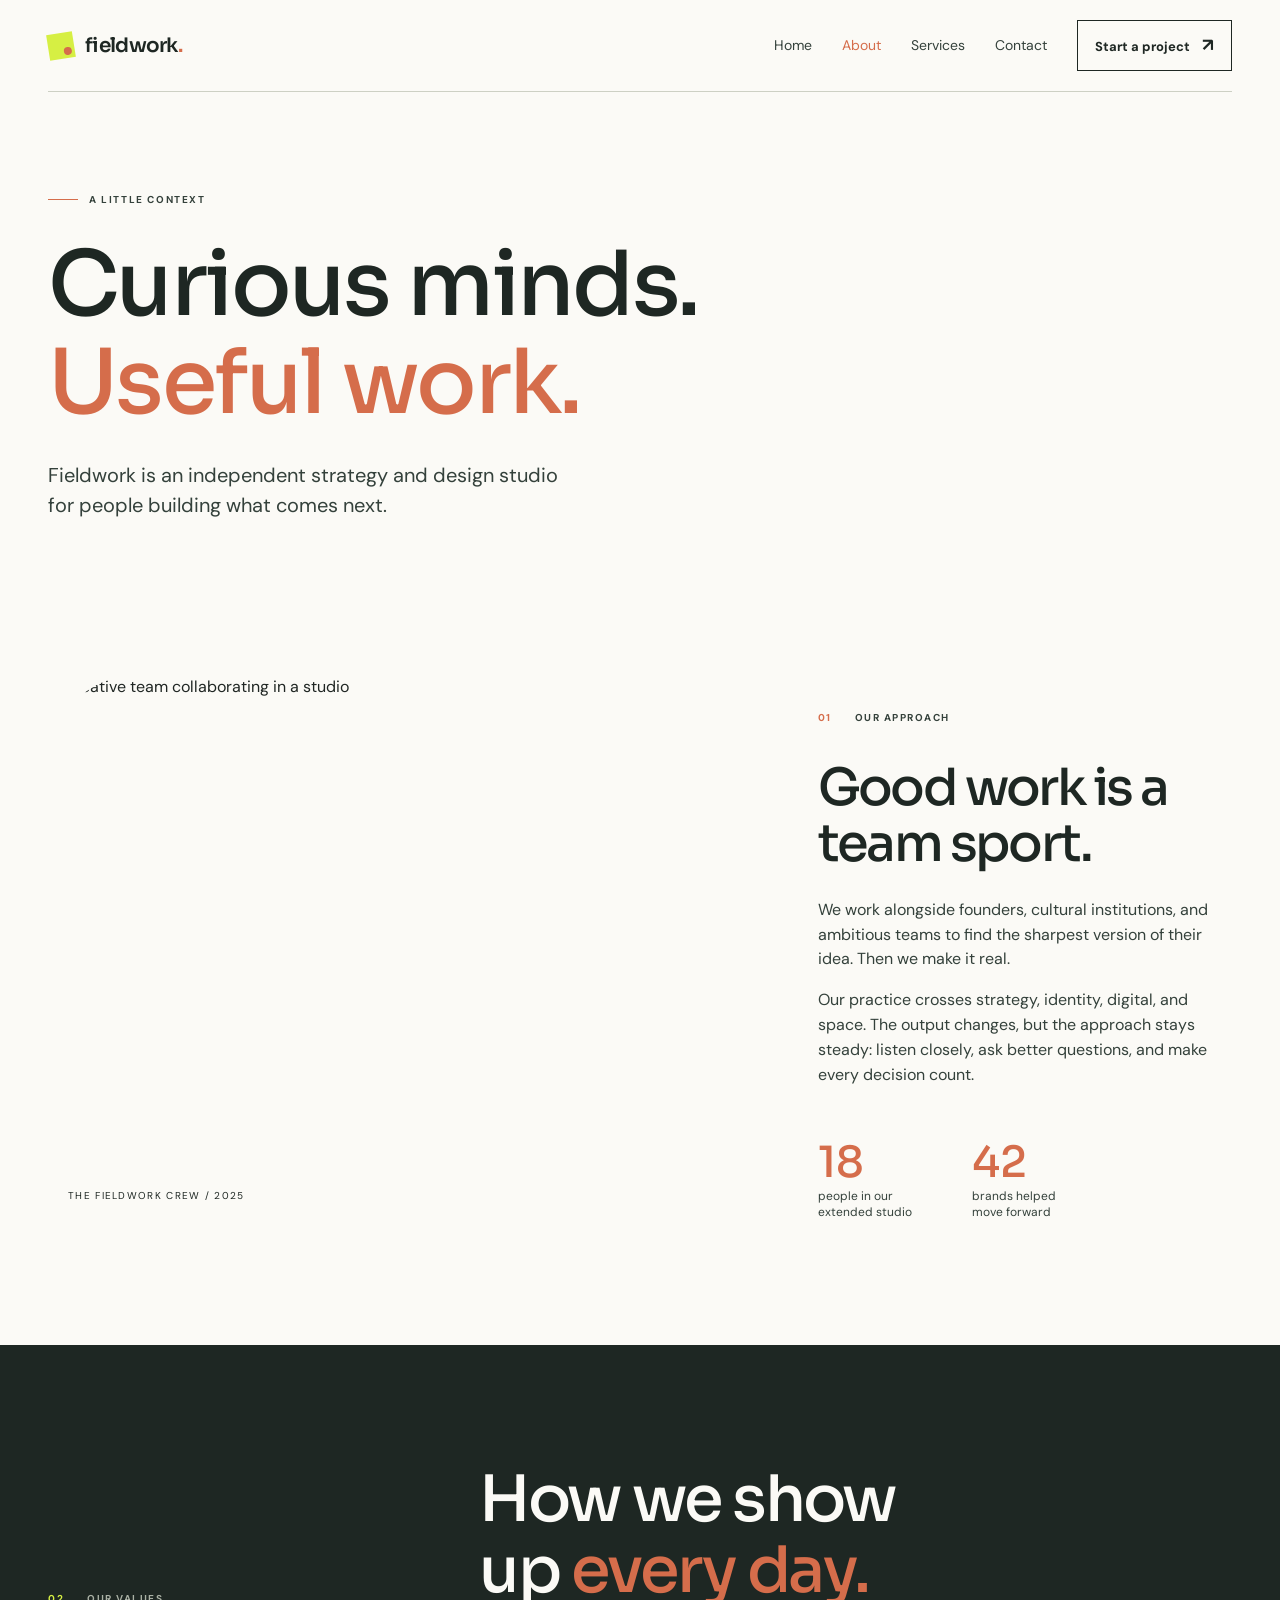
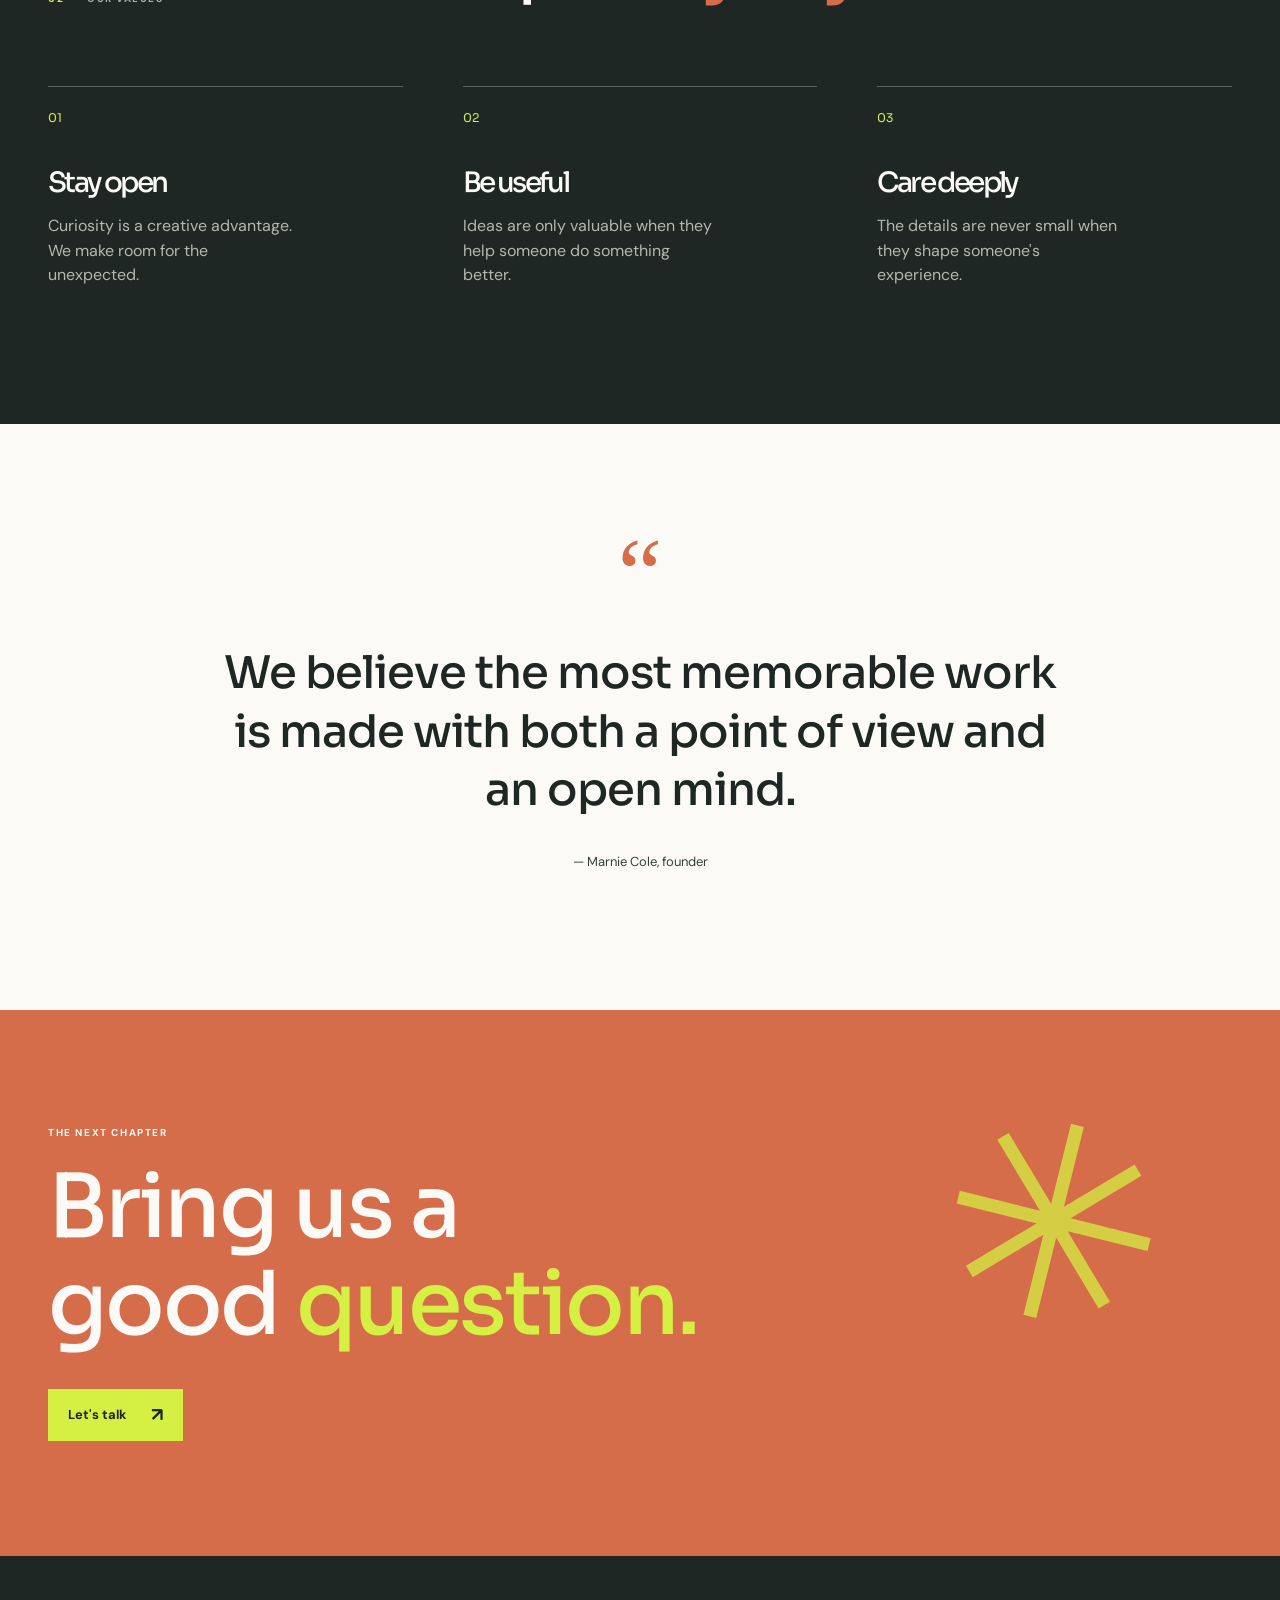
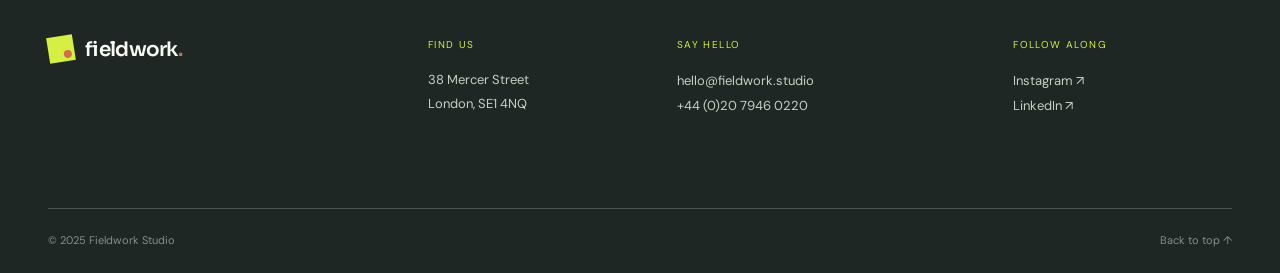
==== about.html @ 7ca1d2e1 "Initial website 2" ====
<!DOCTYPE html>
<html lang="en">
<head><meta charset="UTF-8"><meta name="viewport" content="width=device-width, initial-scale=1.0"><meta name="description" content="Meet Fieldwork, an independent strategy and design studio."><title>About — Fieldwork</title><link rel="preconnect" href="https://fonts.googleapis.com"><link rel="preconnect" href="https://fonts.gstatic.com" crossorigin><link href="https://fonts.googleapis.com/css2?family=DM+Sans:wght@400;500;600;700&family=Sora:wght@400;500;600;700&display=swap" rel="stylesheet"><link rel="stylesheet" href="css/style.css"></head>
<body><header class="site-header" id="top"><nav class="navbar container" aria-label="Primary navigation"><a class="brand" href="index.html"><span class="brand-mark"></span><span>fieldwork<span class="brand-dot">.</span></span></a><button class="menu-toggle" aria-expanded="false" aria-controls="site-menu"><span></span><span></span><span></span><span class="sr-only">Open menu</span></button><div class="nav-menu" id="site-menu"><a class="nav-link" href="index.html">Home</a><a class="nav-link active" href="about.html">About</a><a class="nav-link" href="services.html">Services</a><a class="nav-link" href="contact.html">Contact</a><a class="nav-cta" href="contact.html">Start a project <span>↗</span></a></div></nav></header><main><section class="page-hero container"><p class="eyebrow"><span class="eyebrow-line"></span> A little context</p><h1>Curious minds.<br><em>Useful work.</em></h1><p class="page-lede">Fieldwork is an independent strategy and design studio for people building what comes next.</p></section><section class="about-split section container"><div class="about-photo reveal"><img src="https://images.unsplash.com/photo-1521737711867-e3b97375f902?auto=format&fit=crop&w=1000&q=85" alt="Creative team collaborating in a studio"><span class="image-label">The Fieldwork crew / 2025</span></div><div class="about-text reveal delay-1"><div class="section-kicker"><span>01</span><span>Our approach</span></div><h2>Good work is a team sport.</h2><p>We work alongside founders, cultural institutions, and ambitious teams to find the sharpest version of their idea. Then we make it real.</p><p>Our practice crosses strategy, identity, digital, and space. The output changes, but the approach stays steady: listen closely, ask better questions, and make every decision count.</p><div class="stat-row"><div><strong>18</strong><span>people in our<br>extended studio</span></div><div><strong>42</strong><span>brands helped<br>move forward</span></div></div></div></section><section class="values-section section-dark"><div class="container"><div class="section-heading light"><div class="section-kicker"><span>02</span><span>Our values</span></div><h2>How we show<br>up <em>every day.</em></h2></div><div class="values-grid"><div><span>01</span><h3>Stay open</h3><p>Curiosity is a creative advantage. We make room for the unexpected.</p></div><div><span>02</span><h3>Be useful</h3><p>Ideas are only valuable when they help someone do something better.</p></div><div><span>03</span><h3>Care deeply</h3><p>The details are never small when they shape someone's experience.</p></div></div></div></section><section class="quote-section section container"><p class="quote-mark">“</p><blockquote>We believe the most memorable work is made with both a point of view and an open mind.</blockquote><p class="quote-byline">— Marnie Cole, founder</p></section><section class="cta-band"><div class="container cta-content"><p class="eyebrow">The next chapter</p><h2>Bring us a<br>good <em>question.</em></h2><a class="button button-lime" href="contact.html">Let's talk <span>↗</span></a></div><div class="cta-shape" aria-hidden="true">✳</div></section></main><footer class="site-footer"><div class="container footer-grid"><a class="brand brand-light" href="index.html"><span class="brand-mark"></span><span>fieldwork<span class="brand-dot">.</span></span></a><div><p class="footer-label">Find us</p><p>38 Mercer Street<br>London, SE1 4NQ</p></div><div><p class="footer-label">Say hello</p><a href="mailto:hello@fieldwork.studio">hello@fieldwork.studio</a><br><a href="tel:+442079460220">+44 (0)20 7946 0220</a></div><div><p class="footer-label">Follow along</p><a href="#top">Instagram ↗</a><br><a href="#top">LinkedIn ↗</a></div></div><div class="container footer-bottom"><span>© 2025 Fieldwork Studio</span><a href="#top">Back to top ↑</a></div></footer><button class="scroll-top" aria-label="Scroll to top">↑</button><script src="js/script.js"></script></body></html>
---- css/style.css ----
:root{--ink:#1e2723;--ink-soft:#34413b;--lime:#d6ef43;--coral:#d56d4b;--oat:#f4f1e8;--paper:#fbfaf6;--line:#cdd0c4;--white:#fff;--heading:'Sora',sans-serif;--body:'DM Sans',sans-serif;--max:1240px}*{box-sizing:border-box}html{scroll-behavior:smooth}body{margin:0;color:var(--ink);background:var(--paper);font-family:var(--body);font-size:16px;line-height:1.55;overflow-x:hidden}body.menu-open{overflow:hidden}a{color:inherit;text-decoration:none}img{display:block;max-width:100%}button,input,textarea,select{font:inherit}.container{width:min(calc(100% - 96px),var(--max));margin-inline:auto}.sr-only{position:absolute;width:1px;height:1px;padding:0;margin:-1px;overflow:hidden;clip:rect(0,0,0,0);white-space:nowrap;border:0}.site-header{position:relative;z-index:20;background:var(--paper)}.navbar{height:92px;display:flex;align-items:center;justify-content:space-between;border-bottom:1px solid var(--line)}.brand{display:flex;align-items:center;gap:11px;font:600 20px var(--heading);letter-spacing:-.7px}.brand-mark{width:26px;height:26px;background:var(--lime);display:inline-block;position:relative;transform:rotate(-9deg)}.brand-mark:after{content:'';position:absolute;width:8px;height:8px;background:var(--coral);right:3px;bottom:3px;border-radius:50%}.brand-dot{color:var(--coral)}.nav-menu{display:flex;align-items:center;gap:30px}.nav-link{font-size:14px;color:var(--ink-soft);transition:color .2s ease}.nav-link:hover,.nav-link.active{color:var(--coral)}.nav-cta{padding:11px 17px;border:1px solid var(--ink);font-size:13px;font-weight:700;transition:background .25s,color .25s}.nav-cta span{font-size:18px;margin-left:9px}.nav-cta:hover{background:var(--ink);color:var(--lime)}.menu-toggle{display:none;background:none;border:0;padding:8px}.menu-toggle span:not(.sr-only){display:block;width:25px;height:2px;background:var(--ink);margin:5px}.hero{min-height:650px;display:grid;grid-template-columns:43% 57%;align-items:center;padding-block:75px 110px}.eyebrow{display:flex;align-items:center;gap:11px;text-transform:uppercase;font-size:10px;letter-spacing:1.6px;font-weight:700;color:var(--ink-soft)}.eyebrow-line{display:inline-block;width:30px;height:1px;background:var(--coral)}h1,h2,h3,p{margin-top:0}h1,h2,h3{font-family:var(--heading);letter-spacing:-2.6px;line-height:1.1}h1{font-size:clamp(52px,7vw,92px);font-weight:500;margin:28px 0 27px}h1 em,h2 em{font-style:normal;color:var(--coral)}.hero-intro{font-size:18px;line-height:1.55;max-width:390px;color:var(--ink-soft)}.hero-actions{display:flex;align-items:center;gap:27px;margin-top:38px}.button{display:inline-flex;align-items:center;gap:24px;padding:15px 19px;border:1px solid transparent;font-weight:700;font-size:13px;cursor:pointer;transition:transform .25s,background .25s,color .25s,border .25s}.button span{font-size:19px;line-height:0}.button-dark{background:var(--ink);color:var(--paper)}.button-dark:hover{background:var(--coral);transform:translateY(-3px)}.button-light{border-color:var(--line);color:var(--paper)}.button-light:hover{background:var(--lime);border-color:var(--lime);color:var(--ink)}.button-lime{background:var(--lime);color:var(--ink)}.button-lime:hover{background:var(--paper);transform:translateY(-3px)}.text-link{font-size:13px;font-weight:700;border-bottom:1px solid var(--ink);padding-bottom:5px}.text-link span{font-size:18px;margin-left:10px;transition:margin .2s}.text-link:hover span{margin-left:15px}.hero-visual{height:480px;position:relative;padding-left:10%}.hero-image-wrap{height:435px;position:relative;overflow:hidden;border-radius:0 0 0 42%;background:var(--line)}.hero-image-wrap img{width:100%;height:100%;object-fit:cover;filter:saturate(.7)}.image-label{position:absolute;left:20px;bottom:17px;color:var(--white);font-size:10px;text-transform:uppercase;letter-spacing:1.3px}.hero-stamp{position:absolute;left:-1%;bottom:25px;width:145px;height:145px;border-radius:50%;background:var(--lime);display:flex;flex-direction:column;justify-content:center;padding:25px;font:600 13px/1.25 var(--heading);transform:rotate(-11deg)}.stamp-arrow{font-size:26px;align-self:flex-end;margin-top:6px}.hero-caption{position:absolute;right:-4px;top:42px;writing-mode:vertical-rl;text-transform:uppercase;font-size:10px;letter-spacing:1.2px;color:var(--ink-soft)}.ticker{background:var(--coral);color:var(--paper);overflow:hidden;padding:17px 0}.ticker-track{display:flex;justify-content:space-around;align-items:center;min-width:1000px;animation:marquee 28s linear infinite;font:500 13px var(--heading);text-transform:uppercase;letter-spacing:1.5px}.ticker i{font-style:normal;color:var(--lime);font-size:18px}@keyframes marquee{to{transform:translateX(-25%)}}.section{padding-block:125px}.section-kicker{display:flex;gap:23px;align-items:center;text-transform:uppercase;letter-spacing:1.5px;font-size:10px;font-weight:700;color:var(--ink-soft)}.section-kicker span:first-child{color:var(--coral)}.manifesto-grid{display:grid;grid-template-columns:1fr 1fr;gap:12%;margin-top:65px}.manifesto h2{font-size:clamp(38px,5vw,67px);font-weight:500;margin:0}.manifesto h2 span,.principles h2 span{color:var(--coral)}.manifesto-body{max-width:470px;padding-top:10px}.large-copy{font:500 22px/1.45 var(--heading);letter-spacing:-.7px}.manifesto-body p:not(.large-copy){color:var(--ink-soft);max-width:400px}.round-link{display:flex;width:58px;height:58px;border:1px solid var(--ink);border-radius:50%;align-items:center;justify-content:center;font-size:25px;margin-top:35px;transition:.25s}.round-link:hover{background:var(--coral);border-color:var(--coral);color:var(--paper);transform:rotate(45deg)}.section-dark{background:var(--ink);color:var(--paper)}.services-preview{padding:120px 0}.section-heading{display:grid;grid-template-columns:1fr 1.8fr auto;align-items:end;gap:30px;margin-bottom:68px}.section-heading h2{font-size:clamp(38px,5vw,66px);font-weight:500;margin:0}.light .section-kicker{color:#aab1a5}.light .section-kicker span:first-child{color:var(--lime)}.service-list{border-top:1px solid #4a554e}.service-row{display:grid;grid-template-columns:8% 35% 1fr 5%;align-items:center;padding:25px 0;border-bottom:1px solid #4a554e;transition:padding .25s,background .25s}.service-row:hover{padding-inline:15px;background:#29352f}.service-number{font:13px var(--heading);color:var(--lime)}.service-name{font:500 28px var(--heading);letter-spacing:-1.2px}.service-desc{color:#aab1a5;font-size:14px}.service-arrow{font-size:24px;color:var(--lime)}.feature-story{padding-bottom:110px}.story-layout{display:grid;grid-template-columns:57% 1fr;align-items:center;gap:9%;margin-top:60px}.story-image{position:relative}.story-image img{height:485px;width:100%;object-fit:cover;border-radius:0 100px 0 0;filter:saturate(.75)}.story-image span{position:absolute;left:20px;bottom:18px;color:var(--paper);font-size:10px;text-transform:uppercase;letter-spacing:1.3px}.story-copy h2{font-size:clamp(42px,5vw,70px);font-weight:500;margin:25px 0}.story-copy p:not(.eyebrow){color:var(--ink-soft);max-width:350px}.story-copy .text-link{display:inline-block;margin-top:25px}.principles{display:grid;grid-template-columns:40% 1fr;gap:10%;border-top:1px solid var(--line)}.principles-intro h2{font-size:clamp(37px,4vw,57px);font-weight:500;margin-top:30px}.principles-list{display:grid;grid-template-columns:repeat(3,1fr);gap:25px;padding-top:20px}.principle{border-top:2px solid var(--coral);padding-top:16px}.principle b{font:12px var(--heading);color:var(--coral)}.principle h3{font-size:20px;letter-spacing:-.8px;margin:28px 0 13px}.principle p{font-size:14px;color:var(--ink-soft)}.cta-band{position:relative;overflow:hidden;background:var(--coral);color:var(--paper);padding:115px 0}.cta-content{position:relative;z-index:1}.cta-band .eyebrow{color:var(--paper)}.cta-band .eyebrow-line{background:var(--lime)}.cta-band h2{font-size:clamp(48px,7vw,88px);font-weight:500;margin:20px 0 35px}.cta-band h2 em{color:var(--lime)}.cta-shape{position:absolute;right:9%;top:15%;font-size:270px;line-height:1;color:var(--lime);opacity:.75;transform:rotate(14deg)}.site-footer{background:var(--ink);color:var(--paper);padding:80px 0 24px}.footer-grid{display:grid;grid-template-columns:1.6fr 1fr 1.4fr 1fr;gap:30px;border-bottom:1px solid #4a554e;padding-bottom:80px}.brand-light{color:var(--paper);align-self:start}.footer-grid p,.footer-grid a:not(.brand){font-size:13px;color:#c8cec4;line-height:1.8}.footer-label{font-size:10px!important;text-transform:uppercase;letter-spacing:1.4px;color:var(--lime)!important;margin-bottom:14px}.footer-grid a:not(.brand):hover,.footer-bottom a:hover{color:var(--lime)}.footer-bottom{display:flex;justify-content:space-between;padding-top:23px;color:#849087;font-size:11px}.page-hero{padding-block:100px 100px}.page-hero h1{font-size:clamp(52px,7vw,92px);margin-bottom:27px}.page-lede{font-size:20px;line-height:1.5;max-width:520px;color:var(--ink-soft)}.page-hero-tight{padding-bottom:75px}.about-split{display:grid;grid-template-columns:55% 1fr;gap:10%;padding-top:35px}.about-photo{position:relative}.about-photo img{width:100%;height:520px;object-fit:cover;border-radius:90px 0 0 0;filter:saturate(.7)}.about-photo .image-label{color:var(--ink)}.about-text{padding-top:35px}.about-text h2{font-size:clamp(35px,4vw,54px);font-weight:500;margin:35px 0 25px}.about-text p{color:var(--ink-soft)}.stat-row{display:flex;gap:60px;margin-top:48px}.stat-row strong{display:block;font:500 43px var(--heading);color:var(--coral)}.stat-row span{font-size:12px;line-height:1.3;display:block;color:var(--ink-soft)}.values-section{padding:120px 0}.values-grid{display:grid;grid-template-columns:repeat(3,1fr);gap:60px;margin-top:80px}.values-grid>div{border-top:1px solid #59645c;padding-top:18px}.values-grid span{color:var(--lime);font:12px var(--heading)}.values-grid h3{font-size:28px;font-weight:500;margin:38px 0 15px}.values-grid p{color:#b2b9b0;max-width:250px}.quote-section{text-align:center;max-width:840px}.quote-mark{font:100px/0.5 Georgia,serif;color:var(--coral);margin-bottom:45px}.quote-section blockquote{font:500 clamp(26px,4vw,45px)/1.3 var(--heading);letter-spacing:-1px;margin:0}.quote-byline{color:var(--ink-soft);margin-top:32px;font-size:13px}.capability-section{padding-top:35px}.capability-list{margin-top:60px;display:grid;grid-template-columns:1fr 1fr;gap:20px}.capability{background:#e9e7dd;padding:35px;min-height:320px;display:flex;flex-direction:column;transition:transform .25s}.capability:hover{transform:translateY(-7px)}.capability-accent{background:var(--lime)}.capability-coral{background:var(--coral);color:var(--paper)}.capability-top{display:grid;grid-template-columns:30px 1fr 30px;align-items:start}.capability-top>span:first-child{font:12px var(--heading);color:var(--coral)}.capability-coral .capability-top>span:first-child{color:var(--lime)}.capability h2{font-size:35px;font-weight:500;margin:0}.capability-symbol{font-size:25px;text-align:right}.capability>p{max-width:430px;color:var(--ink-soft);margin:40px 0 25px}.capability-coral>p{color:#f2d8ce}.tags{display:flex;flex-wrap:wrap;gap:7px;margin-top:auto}.tags span{border:1px solid #afb3a7;padding:6px 9px;font-size:11px}.capability-accent .tags span{border-color:#8c9b23}.capability-coral .tags span{border-color:#e9a58d}.image-strip{height:500px;position:relative;overflow:hidden}.image-strip img{width:100%;height:100%;object-fit:cover;filter:saturate(.6)}.image-strip:after{content:'';position:absolute;inset:0;background:rgba(30,39,35,.25)}.image-strip-note{position:absolute;z-index:1;right:9%;bottom:55px;color:var(--paper);font:500 30px/1.2 var(--heading);letter-spacing:-1px}.process{display:grid;grid-template-columns:35% 1fr;gap:10%}.process-intro h2{font-size:clamp(36px,4vw,53px);font-weight:500;margin-top:30px}.process-steps{display:grid;grid-template-columns:repeat(3,1fr);gap:20px;padding-top:35px}.process-steps>div{border-top:2px solid var(--coral);padding-top:15px}.process-steps span{font:12px var(--heading);color:var(--coral)}.process-steps h3{font-size:23px;margin:34px 0 12px}.process-steps p{font-size:14px;color:var(--ink-soft)}.contact-hero{display:grid;grid-template-columns:1fr 34%;gap:10%;padding-bottom:55px}.contact-aside{border-left:1px solid var(--line);padding-left:35px;margin-top:110px;color:var(--ink-soft);font-size:13px}.contact-aside a{font:500 17px var(--heading);color:var(--coral)}.aside-space{margin-top:65px}.contact-section{display:grid;grid-template-columns:35% 1fr;gap:15%;padding-top:60px}.form-intro h2{font-size:clamp(37px,4vw,55px);font-weight:500;margin:30px 0 15px}.form-intro p{color:var(--ink-soft);font-size:14px}.contact-form{display:grid;grid-template-columns:1fr 1fr;gap:13px 20px}.contact-form label{font-size:12px;font-weight:700;color:var(--ink-soft);grid-column:span 1}.contact-form label:nth-of-type(3),.contact-form label:nth-of-type(4),.contact-form textarea,.contact-form select,.contact-form button,.form-status{grid-column:span 2}.contact-form label span{color:var(--coral)}.contact-form input,.contact-form textarea,.contact-form select{width:100%;border:0;border-bottom:1px solid var(--line);background:transparent;padding:8px 0 12px;color:var(--ink);outline:0;resize:vertical;margin-bottom:16px}.contact-form input:focus,.contact-form textarea:focus,.contact-form select:focus{border-color:var(--coral)}.contact-form textarea{min-height:90px}.contact-form select{appearance:none;background-image:linear-gradient(45deg,transparent 50%,var(--ink) 50%),linear-gradient(135deg,var(--ink) 50%,transparent 50%);background-position:calc(100% - 8px) 14px,100% 14px;background-size:8px 8px,8px 8px;background-repeat:no-repeat}.contact-form button{justify-self:start;margin-top:12px}.form-status{font-size:13px;color:var(--coral);margin:0}.form-status.success{color:#52752e}.scroll-top{position:fixed;right:24px;bottom:24px;width:43px;height:43px;background:var(--lime);color:var(--ink);border:0;border-radius:50%;font-size:20px;opacity:0;pointer-events:none;transition:opacity .3s,transform .3s;z-index:10}.scroll-top.visible{opacity:1;pointer-events:auto}.scroll-top:hover{transform:translateY(-5px)}.reveal{opacity:0;transform:translateY(22px);transition:opacity .7s ease,transform .7s ease}.reveal.visible{opacity:1;transform:none}.delay-1{transition-delay:.12s}@media(max-width:850px){.container{width:min(calc(100% - 42px),var(--max))}.navbar{height:76px}.menu-toggle{display:block;z-index:22}.nav-menu{position:fixed;inset:0;background:var(--lime);display:flex;flex-direction:column;justify-content:center;gap:25px;transform:translateX(100%);transition:transform .35s ease}.nav-menu.open{transform:translateX(0)}.nav-link{font:500 30px var(--heading)}.nav-cta{font-size:14px}.hero{grid-template-columns:1fr;gap:50px;padding-block:65px 90px}.hero-visual{height:390px;padding-left:7%}.hero-image-wrap{height:350px}.hero-stamp{width:125px;height:125px;padding:19px;font-size:11px}.hero-caption{right:-8px}.section{padding-block:85px}.manifesto-grid,.story-layout,.principles,.process,.contact-section{grid-template-columns:1fr;gap:45px}.manifesto-grid{margin-top:45px}.section-heading{grid-template-columns:1fr;gap:25px;margin-bottom:50px}.section-heading .button{justify-self:start}.service-row{grid-template-columns:10% 1fr 6%;gap:10px}.service-name{font-size:22px}.service-desc{display:none}.story-image img{height:380px}.principles-list{padding-top:0}.about-split{grid-template-columns:1fr;gap:30px}.about-photo img{height:390px}.about-text{padding-top:0}.values-grid{gap:35px;margin-top:55px}.image-strip{height:380px}.capability-list{grid-template-columns:1fr;margin-top:45px}.page-hero{padding-block:75px 65px}.page-hero-tight{padding-bottom:45px}.contact-hero{grid-template-columns:1fr;gap:10px}.contact-aside{margin-top:20px;padding:20px 0 0;border-left:0;border-top:1px solid var(--line)}.contact-section{padding-top:50px}.footer-grid{grid-template-columns:1fr 1fr;gap:40px}.footer-grid .brand{grid-column:span 2}.cta-shape{right:-10%;font-size:180px}}@media(max-width:520px){h1{font-size:50px}.hero-intro{font-size:16px}.hero-actions{align-items:flex-start;flex-direction:column;gap:22px}.hero-visual{height:325px;padding-left:5%}.hero-image-wrap{height:290px}.hero-stamp{left:-3%;bottom:0}.manifesto h2{font-size:40px}.service-row{grid-template-columns:14% 1fr 8%}.service-name{font-size:19px}.principles-list,.values-grid,.process-steps{grid-template-columns:1fr;gap:30px}.story-image img{height:300px;border-radius:0 60px 0 0}.cta-band{padding:85px 0}.cta-band h2{font-size:53px}.footer-grid{grid-template-columns:1fr;gap:25px;padding-bottom:50px}.footer-grid .brand{grid-column:auto;margin-bottom:15px}.footer-bottom{gap:20px;flex-direction:column}.contact-form{display:flex;flex-direction:column;gap:0}.contact-form button{align-self:flex-start}.contact-form input,.contact-form textarea,.contact-form select{margin-bottom:22px}.image-strip-note{right:7%;bottom:35px;font-size:23px}.capability{padding:25px;min-height:300px}}
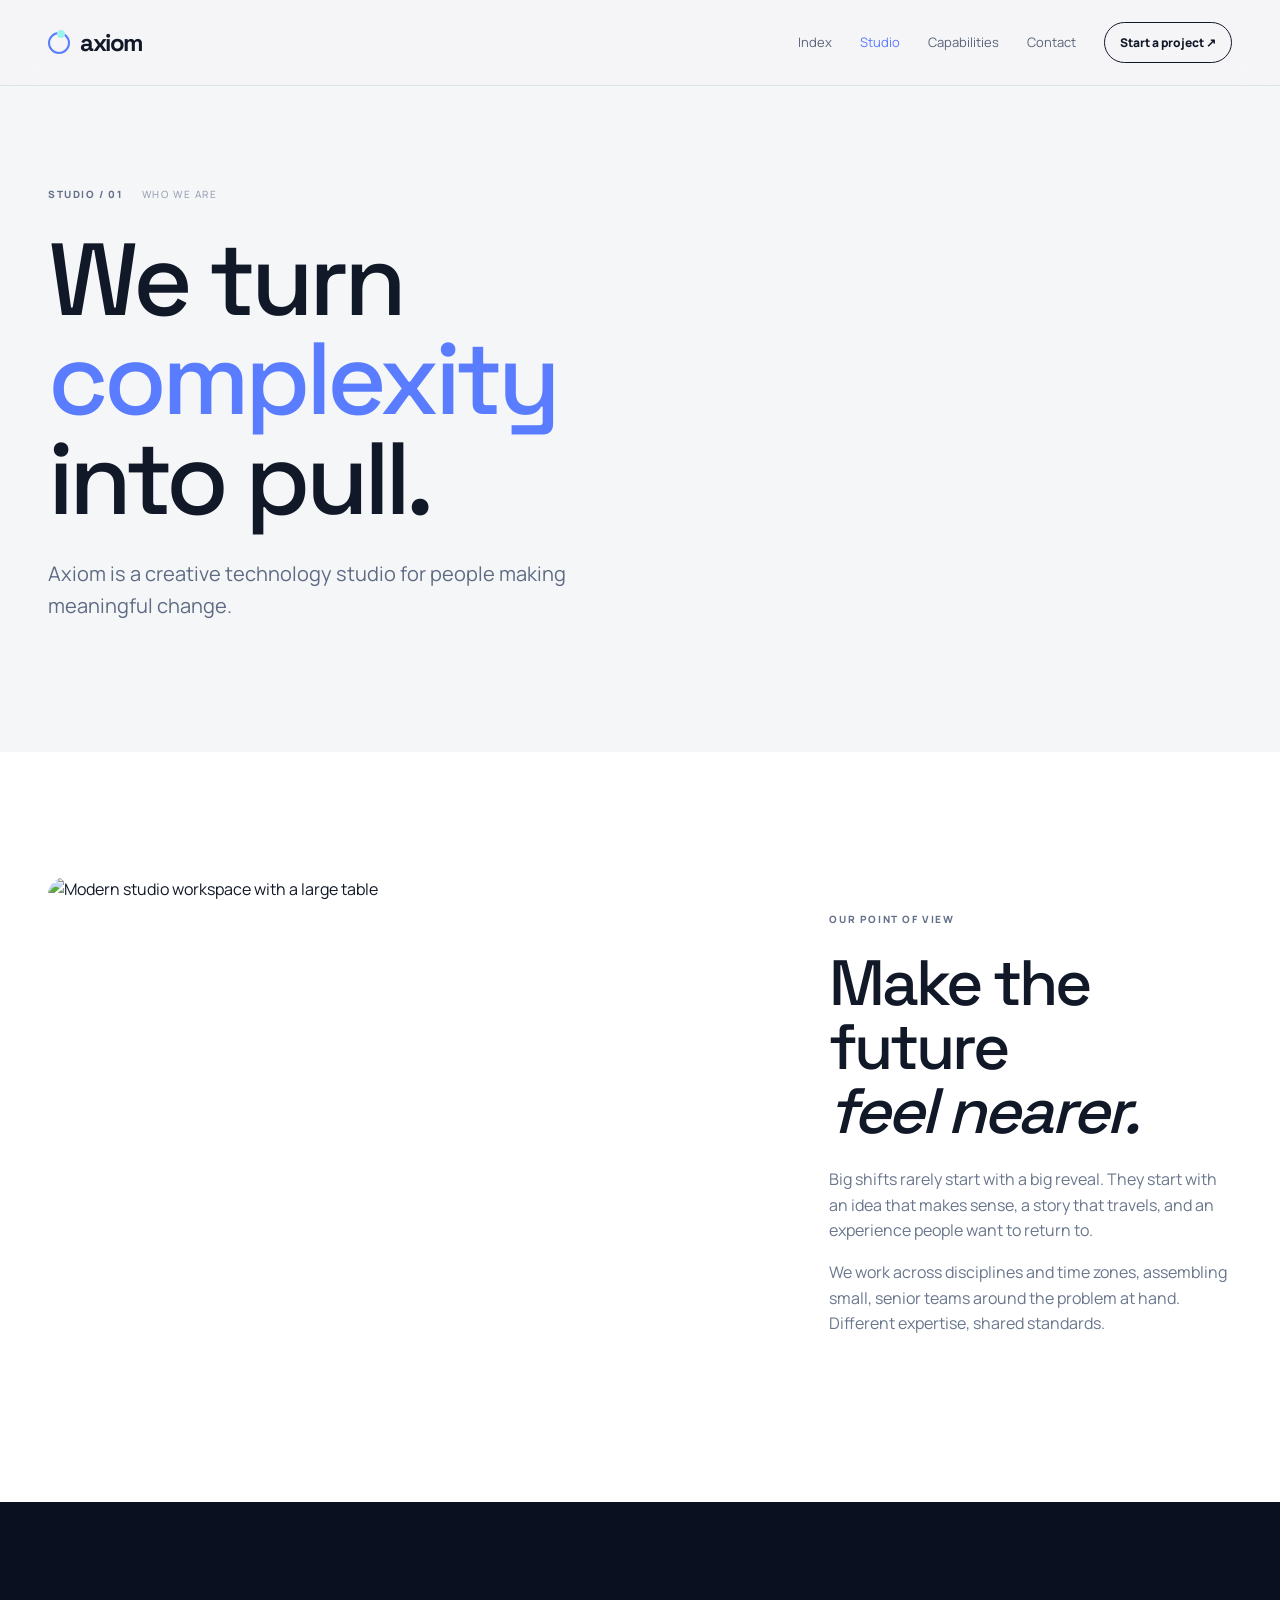
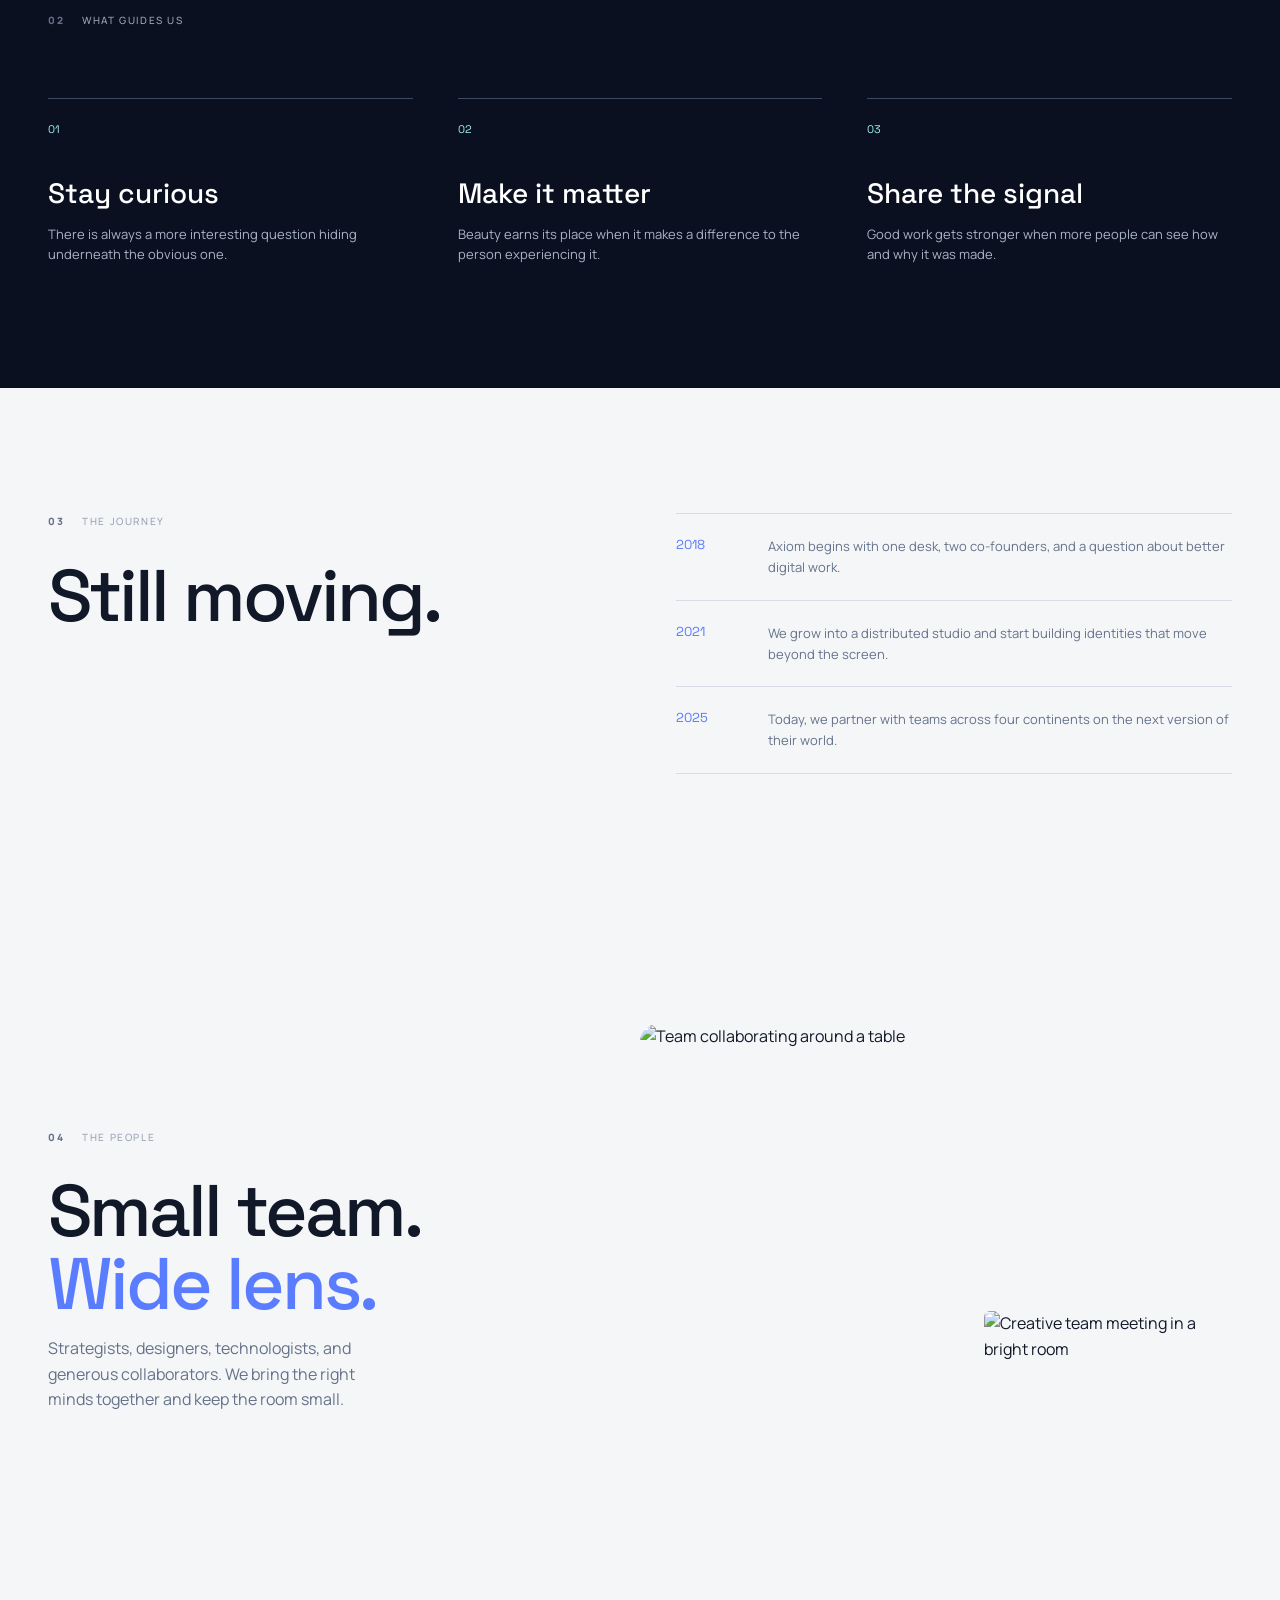
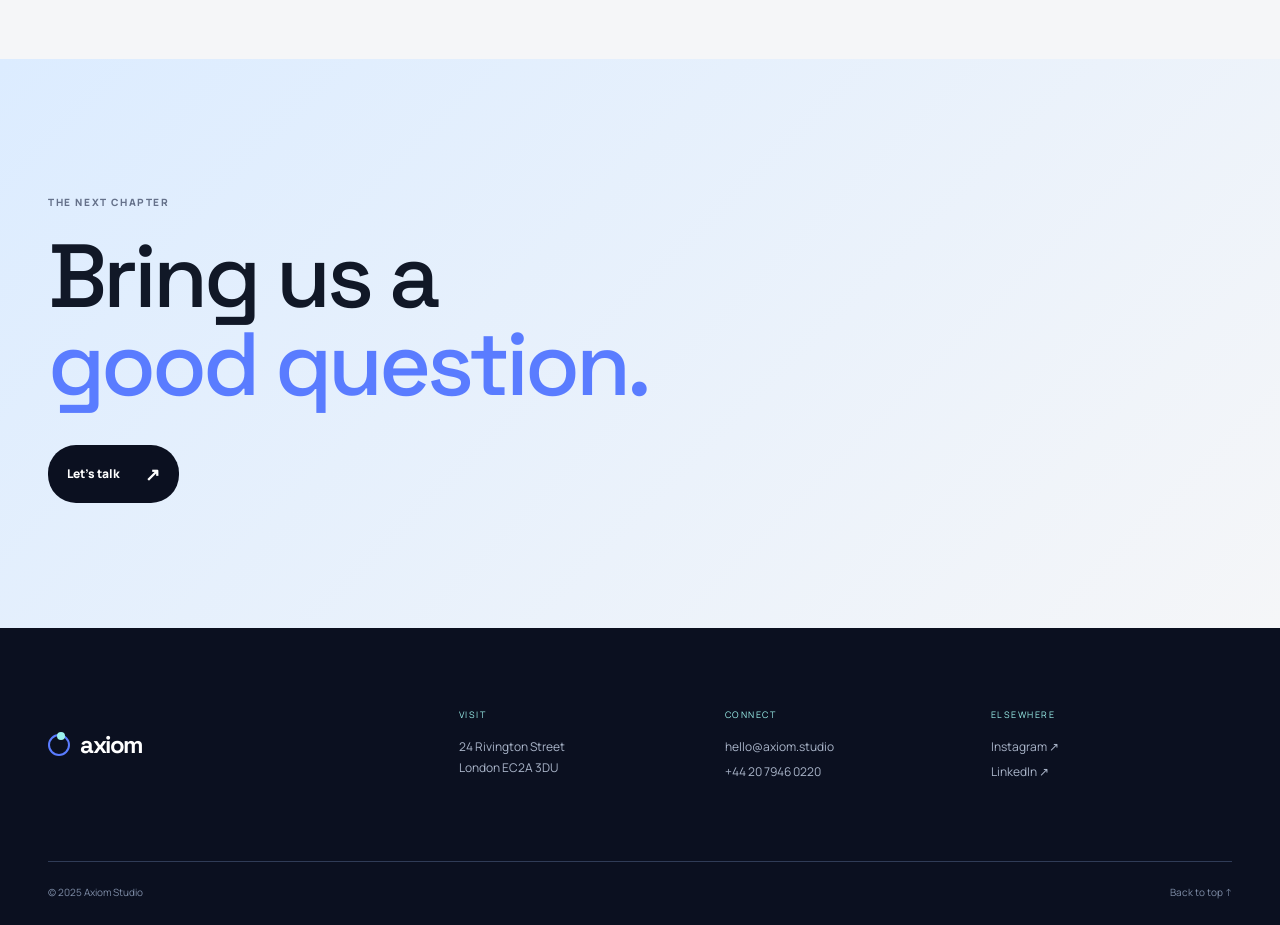
==== commit e43ad612: "Updated website" ====
--- a/about.html
+++ b/about.html
@@ -1,4 +1 @@
-<!DOCTYPE html>
-<html lang="en">
-<head><meta charset="UTF-8"><meta name="viewport" content="width=device-width, initial-scale=1.0"><meta name="description" content="Meet Fieldwork, an independent strategy and design studio."><title>About — Fieldwork</title><link rel="preconnect" href="https://fonts.googleapis.com"><link rel="preconnect" href="https://fonts.gstatic.com" crossorigin><link href="https://fonts.googleapis.com/css2?family=DM+Sans:wght@400;500;600;700&family=Sora:wght@400;500;600;700&display=swap" rel="stylesheet"><link rel="stylesheet" href="css/style.css"></head>
-<body><header class="site-header" id="top"><nav class="navbar container" aria-label="Primary navigation"><a class="brand" href="index.html"><span class="brand-mark"></span><span>fieldwork<span class="brand-dot">.</span></span></a><button class="menu-toggle" aria-expanded="false" aria-controls="site-menu"><span></span><span></span><span></span><span class="sr-only">Open menu</span></button><div class="nav-menu" id="site-menu"><a class="nav-link" href="index.html">Home</a><a class="nav-link active" href="about.html">About</a><a class="nav-link" href="services.html">Services</a><a class="nav-link" href="contact.html">Contact</a><a class="nav-cta" href="contact.html">Start a project <span>↗</span></a></div></nav></header><main><section class="page-hero container"><p class="eyebrow"><span class="eyebrow-line"></span> A little context</p><h1>Curious minds.<br><em>Useful work.</em></h1><p class="page-lede">Fieldwork is an independent strategy and design studio for people building what comes next.</p></section><section class="about-split section container"><div class="about-photo reveal"><img src="https://images.unsplash.com/photo-1521737711867-e3b97375f902?auto=format&fit=crop&w=1000&q=85" alt="Creative team collaborating in a studio"><span class="image-label">The Fieldwork crew / 2025</span></div><div class="about-text reveal delay-1"><div class="section-kicker"><span>01</span><span>Our approach</span></div><h2>Good work is a team sport.</h2><p>We work alongside founders, cultural institutions, and ambitious teams to find the sharpest version of their idea. Then we make it real.</p><p>Our practice crosses strategy, identity, digital, and space. The output changes, but the approach stays steady: listen closely, ask better questions, and make every decision count.</p><div class="stat-row"><div><strong>18</strong><span>people in our<br>extended studio</span></div><div><strong>42</strong><span>brands helped<br>move forward</span></div></div></div></section><section class="values-section section-dark"><div class="container"><div class="section-heading light"><div class="section-kicker"><span>02</span><span>Our values</span></div><h2>How we show<br>up <em>every day.</em></h2></div><div class="values-grid"><div><span>01</span><h3>Stay open</h3><p>Curiosity is a creative advantage. We make room for the unexpected.</p></div><div><span>02</span><h3>Be useful</h3><p>Ideas are only valuable when they help someone do something better.</p></div><div><span>03</span><h3>Care deeply</h3><p>The details are never small when they shape someone's experience.</p></div></div></div></section><section class="quote-section section container"><p class="quote-mark">“</p><blockquote>We believe the most memorable work is made with both a point of view and an open mind.</blockquote><p class="quote-byline">— Marnie Cole, founder</p></section><section class="cta-band"><div class="container cta-content"><p class="eyebrow">The next chapter</p><h2>Bring us a<br>good <em>question.</em></h2><a class="button button-lime" href="contact.html">Let's talk <span>↗</span></a></div><div class="cta-shape" aria-hidden="true">✳</div></section></main><footer class="site-footer"><div class="container footer-grid"><a class="brand brand-light" href="index.html"><span class="brand-mark"></span><span>fieldwork<span class="brand-dot">.</span></span></a><div><p class="footer-label">Find us</p><p>38 Mercer Street<br>London, SE1 4NQ</p></div><div><p class="footer-label">Say hello</p><a href="mailto:hello@fieldwork.studio">hello@fieldwork.studio</a><br><a href="tel:+442079460220">+44 (0)20 7946 0220</a></div><div><p class="footer-label">Follow along</p><a href="#top">Instagram ↗</a><br><a href="#top">LinkedIn ↗</a></div></div><div class="container footer-bottom"><span>© 2025 Fieldwork Studio</span><a href="#top">Back to top ↑</a></div></footer><button class="scroll-top" aria-label="Scroll to top">↑</button><script src="js/script.js"></script></body></html>+<!doctype html><html lang="en"><head><meta charset="utf-8"><meta name="viewport" content="width=device-width,initial-scale=1"><meta name="description" content="Meet Axiom, an independent creative technology studio."><title>Studio — Axiom</title><link rel="preconnect" href="https://fonts.googleapis.com"><link rel="preconnect" href="https://fonts.gstatic.com" crossorigin><link href="https://fonts.googleapis.com/css2?family=Manrope:wght@400;500;600;700;800&family=Space+Grotesk:wght@400;500;600;700&display=swap" rel="stylesheet"><link rel="stylesheet" href="css/style.css"></head><body><header class="site-header" id="top"><nav class="navbar container" aria-label="Primary navigation"><a class="logo" href="index.html"><span class="logo-orbit"></span>axiom</a><button class="menu-toggle" aria-label="Open navigation" aria-expanded="false" aria-controls="site-menu"><span></span><span></span></button><div class="nav-menu" id="site-menu"><a class="nav-link" href="index.html">Index</a><a class="nav-link active" href="about.html">Studio</a><a class="nav-link" href="services.html">Capabilities</a><a class="nav-link" href="contact.html">Contact</a><a class="nav-pill" href="contact.html">Start a project <span>↗</span></a></div></nav></header><main><section class="inner-hero container"><div class="section-number">Studio / 01 <span>Who we are</span></div><h1>We turn<br><span>complexity</span><br>into pull.</h1><p class="inner-lede">Axiom is a creative technology studio for people making meaningful change.</p></section><section class="about-editorial section"><div class="container editorial-grid"><div class="editorial-image reveal"><img src="https://images.unsplash.com/photo-1497366754035-f200968a6e72?auto=format&fit=crop&w=1200&q=85" alt="Modern studio workspace with a large table"><span>AX / STUDIO</span></div><div class="editorial-copy reveal delay-1"><p class="kicker">Our point of view</p><h2>Make the future<br><em>feel nearer.</em></h2><p>Big shifts rarely start with a big reveal. They start with an idea that makes sense, a story that travels, and an experience people want to return to.</p><p>We work across disciplines and time zones, assembling small, senior teams around the problem at hand. Different expertise, shared standards.</p></div></div></section><section class="values-dark section-dark"><div class="container"><div class="section-number light-number">02 <span>What guides us</span></div><div class="values-grid"><div><span>01</span><h3>Stay curious</h3><p>There is always a more interesting question hiding underneath the obvious one.</p></div><div><span>02</span><h3>Make it matter</h3><p>Beauty earns its place when it makes a difference to the person experiencing it.</p></div><div><span>03</span><h3>Share the signal</h3><p>Good work gets stronger when more people can see how and why it was made.</p></div></div></div></section><section class="journey section"><div class="container journey-grid"><div><div class="section-number">03 <span>The journey</span></div><h2>Still moving.</h2></div><div class="timeline"><div><b>2018</b><p>Axiom begins with one desk, two co-founders, and a question about better digital work.</p></div><div><b>2021</b><p>We grow into a distributed studio and start building identities that move beyond the screen.</p></div><div><b>2025</b><p>Today, we partner with teams across four continents on the next version of their world.</p></div></div></div></section><section class="people-section section"><div class="container people-grid"><div class="people-copy"><div class="section-number">04 <span>The people</span></div><h2>Small team.<br><span>Wide lens.</span></h2><p>Strategists, designers, technologists, and generous collaborators. We bring the right minds together and keep the room small.</p></div><div class="people-images"><img class="people-main" src="https://images.unsplash.com/photo-1521737711867-e3b97375f902?auto=format&fit=crop&w=1000&q=85" alt="Team collaborating around a table"><img class="people-small" src="https://images.unsplash.com/photo-1522071820081-009f0129c71c?auto=format&fit=crop&w=700&q=85" alt="Creative team meeting in a bright room"></div></div></section><section class="final-cta section"><div class="container final-cta-inner"><p class="kicker">The next chapter</p><h2>Bring us a<br><span>good question.</span></h2><a class="button button-dark" href="contact.html">Let's talk <span>↗</span></a></div></section></main><footer class="site-footer"><div class="container footer-top"><a class="logo logo-light" href="index.html"><span class="logo-orbit"></span>axiom</a><div><p class="footer-label">Visit</p><p>24 Rivington Street<br>London EC2A 3DU</p></div><div><p class="footer-label">Connect</p><a href="mailto:hello@axiom.studio">hello@axiom.studio</a><br><a href="tel:+442079460220">+44 20 7946 0220</a></div><div><p class="footer-label">Elsewhere</p><a href="#top">Instagram ↗</a><br><a href="#top">LinkedIn ↗</a></div></div><div class="container footer-bottom"><span>© 2025 Axiom Studio</span><a href="#top">Back to top ↑</a></div></footer><button class="back-top" aria-label="Back to top">↑</button><script src="js/script.js"></script></body></html>
--- a/css/style.css
+++ b/css/style.css
@@ -1 +1,4 @@
-:root{--ink:#1e2723;--ink-soft:#34413b;--lime:#d6ef43;--coral:#d56d4b;--oat:#f4f1e8;--paper:#fbfaf6;--line:#cdd0c4;--white:#fff;--heading:'Sora',sans-serif;--body:'DM Sans',sans-serif;--max:1240px}*{box-sizing:border-box}html{scroll-behavior:smooth}body{margin:0;color:var(--ink);background:var(--paper);font-family:var(--body);font-size:16px;line-height:1.55;overflow-x:hidden}body.menu-open{overflow:hidden}a{color:inherit;text-decoration:none}img{display:block;max-width:100%}button,input,textarea,select{font:inherit}.container{width:min(calc(100% - 96px),var(--max));margin-inline:auto}.sr-only{position:absolute;width:1px;height:1px;padding:0;margin:-1px;overflow:hidden;clip:rect(0,0,0,0);white-space:nowrap;border:0}.site-header{position:relative;z-index:20;background:var(--paper)}.navbar{height:92px;display:flex;align-items:center;justify-content:space-between;border-bottom:1px solid var(--line)}.brand{display:flex;align-items:center;gap:11px;font:600 20px var(--heading);letter-spacing:-.7px}.brand-mark{width:26px;height:26px;background:var(--lime);display:inline-block;position:relative;transform:rotate(-9deg)}.brand-mark:after{content:'';position:absolute;width:8px;height:8px;background:var(--coral);right:3px;bottom:3px;border-radius:50%}.brand-dot{color:var(--coral)}.nav-menu{display:flex;align-items:center;gap:30px}.nav-link{font-size:14px;color:var(--ink-soft);transition:color .2s ease}.nav-link:hover,.nav-link.active{color:var(--coral)}.nav-cta{padding:11px 17px;border:1px solid var(--ink);font-size:13px;font-weight:700;transition:background .25s,color .25s}.nav-cta span{font-size:18px;margin-left:9px}.nav-cta:hover{background:var(--ink);color:var(--lime)}.menu-toggle{display:none;background:none;border:0;padding:8px}.menu-toggle span:not(.sr-only){display:block;width:25px;height:2px;background:var(--ink);margin:5px}.hero{min-height:650px;display:grid;grid-template-columns:43% 57%;align-items:center;padding-block:75px 110px}.eyebrow{display:flex;align-items:center;gap:11px;text-transform:uppercase;font-size:10px;letter-spacing:1.6px;font-weight:700;color:var(--ink-soft)}.eyebrow-line{display:inline-block;width:30px;height:1px;background:var(--coral)}h1,h2,h3,p{margin-top:0}h1,h2,h3{font-family:var(--heading);letter-spacing:-2.6px;line-height:1.1}h1{font-size:clamp(52px,7vw,92px);font-weight:500;margin:28px 0 27px}h1 em,h2 em{font-style:normal;color:var(--coral)}.hero-intro{font-size:18px;line-height:1.55;max-width:390px;color:var(--ink-soft)}.hero-actions{display:flex;align-items:center;gap:27px;margin-top:38px}.button{display:inline-flex;align-items:center;gap:24px;padding:15px 19px;border:1px solid transparent;font-weight:700;font-size:13px;cursor:pointer;transition:transform .25s,background .25s,color .25s,border .25s}.button span{font-size:19px;line-height:0}.button-dark{background:var(--ink);color:var(--paper)}.button-dark:hover{background:var(--coral);transform:translateY(-3px)}.button-light{border-color:var(--line);color:var(--paper)}.button-light:hover{background:var(--lime);border-color:var(--lime);color:var(--ink)}.button-lime{background:var(--lime);color:var(--ink)}.button-lime:hover{background:var(--paper);transform:translateY(-3px)}.text-link{font-size:13px;font-weight:700;border-bottom:1px solid var(--ink);padding-bottom:5px}.text-link span{font-size:18px;margin-left:10px;transition:margin .2s}.text-link:hover span{margin-left:15px}.hero-visual{height:480px;position:relative;padding-left:10%}.hero-image-wrap{height:435px;position:relative;overflow:hidden;border-radius:0 0 0 42%;background:var(--line)}.hero-image-wrap img{width:100%;height:100%;object-fit:cover;filter:saturate(.7)}.image-label{position:absolute;left:20px;bottom:17px;color:var(--white);font-size:10px;text-transform:uppercase;letter-spacing:1.3px}.hero-stamp{position:absolute;left:-1%;bottom:25px;width:145px;height:145px;border-radius:50%;background:var(--lime);display:flex;flex-direction:column;justify-content:center;padding:25px;font:600 13px/1.25 var(--heading);transform:rotate(-11deg)}.stamp-arrow{font-size:26px;align-self:flex-end;margin-top:6px}.hero-caption{position:absolute;right:-4px;top:42px;writing-mode:vertical-rl;text-transform:uppercase;font-size:10px;letter-spacing:1.2px;color:var(--ink-soft)}.ticker{background:var(--coral);color:var(--paper);overflow:hidden;padding:17px 0}.ticker-track{display:flex;justify-content:space-around;align-items:center;min-width:1000px;animation:marquee 28s linear infinite;font:500 13px var(--heading);text-transform:uppercase;letter-spacing:1.5px}.ticker i{font-style:normal;color:var(--lime);font-size:18px}@keyframes marquee{to{transform:translateX(-25%)}}.section{padding-block:125px}.section-kicker{display:flex;gap:23px;align-items:center;text-transform:uppercase;letter-spacing:1.5px;font-size:10px;font-weight:700;color:var(--ink-soft)}.section-kicker span:first-child{color:var(--coral)}.manifesto-grid{display:grid;grid-template-columns:1fr 1fr;gap:12%;margin-top:65px}.manifesto h2{font-size:clamp(38px,5vw,67px);font-weight:500;margin:0}.manifesto h2 span,.principles h2 span{color:var(--coral)}.manifesto-body{max-width:470px;padding-top:10px}.large-copy{font:500 22px/1.45 var(--heading);letter-spacing:-.7px}.manifesto-body p:not(.large-copy){color:var(--ink-soft);max-width:400px}.round-link{display:flex;width:58px;height:58px;border:1px solid var(--ink);border-radius:50%;align-items:center;justify-content:center;font-size:25px;margin-top:35px;transition:.25s}.round-link:hover{background:var(--coral);border-color:var(--coral);color:var(--paper);transform:rotate(45deg)}.section-dark{background:var(--ink);color:var(--paper)}.services-preview{padding:120px 0}.section-heading{display:grid;grid-template-columns:1fr 1.8fr auto;align-items:end;gap:30px;margin-bottom:68px}.section-heading h2{font-size:clamp(38px,5vw,66px);font-weight:500;margin:0}.light .section-kicker{color:#aab1a5}.light .section-kicker span:first-child{color:var(--lime)}.service-list{border-top:1px solid #4a554e}.service-row{display:grid;grid-template-columns:8% 35% 1fr 5%;align-items:center;padding:25px 0;border-bottom:1px solid #4a554e;transition:padding .25s,background .25s}.service-row:hover{padding-inline:15px;background:#29352f}.service-number{font:13px var(--heading);color:var(--lime)}.service-name{font:500 28px var(--heading);letter-spacing:-1.2px}.service-desc{color:#aab1a5;font-size:14px}.service-arrow{font-size:24px;color:var(--lime)}.feature-story{padding-bottom:110px}.story-layout{display:grid;grid-template-columns:57% 1fr;align-items:center;gap:9%;margin-top:60px}.story-image{position:relative}.story-image img{height:485px;width:100%;object-fit:cover;border-radius:0 100px 0 0;filter:saturate(.75)}.story-image span{position:absolute;left:20px;bottom:18px;color:var(--paper);font-size:10px;text-transform:uppercase;letter-spacing:1.3px}.story-copy h2{font-size:clamp(42px,5vw,70px);font-weight:500;margin:25px 0}.story-copy p:not(.eyebrow){color:var(--ink-soft);max-width:350px}.story-copy .text-link{display:inline-block;margin-top:25px}.principles{display:grid;grid-template-columns:40% 1fr;gap:10%;border-top:1px solid var(--line)}.principles-intro h2{font-size:clamp(37px,4vw,57px);font-weight:500;margin-top:30px}.principles-list{display:grid;grid-template-columns:repeat(3,1fr);gap:25px;padding-top:20px}.principle{border-top:2px solid var(--coral);padding-top:16px}.principle b{font:12px var(--heading);color:var(--coral)}.principle h3{font-size:20px;letter-spacing:-.8px;margin:28px 0 13px}.principle p{font-size:14px;color:var(--ink-soft)}.cta-band{position:relative;overflow:hidden;background:var(--coral);color:var(--paper);padding:115px 0}.cta-content{position:relative;z-index:1}.cta-band .eyebrow{color:var(--paper)}.cta-band .eyebrow-line{background:var(--lime)}.cta-band h2{font-size:clamp(48px,7vw,88px);font-weight:500;margin:20px 0 35px}.cta-band h2 em{color:var(--lime)}.cta-shape{position:absolute;right:9%;top:15%;font-size:270px;line-height:1;color:var(--lime);opacity:.75;transform:rotate(14deg)}.site-footer{background:var(--ink);color:var(--paper);padding:80px 0 24px}.footer-grid{display:grid;grid-template-columns:1.6fr 1fr 1.4fr 1fr;gap:30px;border-bottom:1px solid #4a554e;padding-bottom:80px}.brand-light{color:var(--paper);align-self:start}.footer-grid p,.footer-grid a:not(.brand){font-size:13px;color:#c8cec4;line-height:1.8}.footer-label{font-size:10px!important;text-transform:uppercase;letter-spacing:1.4px;color:var(--lime)!important;margin-bottom:14px}.footer-grid a:not(.brand):hover,.footer-bottom a:hover{color:var(--lime)}.footer-bottom{display:flex;justify-content:space-between;padding-top:23px;color:#849087;font-size:11px}.page-hero{padding-block:100px 100px}.page-hero h1{font-size:clamp(52px,7vw,92px);margin-bottom:27px}.page-lede{font-size:20px;line-height:1.5;max-width:520px;color:var(--ink-soft)}.page-hero-tight{padding-bottom:75px}.about-split{display:grid;grid-template-columns:55% 1fr;gap:10%;padding-top:35px}.about-photo{position:relative}.about-photo img{width:100%;height:520px;object-fit:cover;border-radius:90px 0 0 0;filter:saturate(.7)}.about-photo .image-label{color:var(--ink)}.about-text{padding-top:35px}.about-text h2{font-size:clamp(35px,4vw,54px);font-weight:500;margin:35px 0 25px}.about-text p{color:var(--ink-soft)}.stat-row{display:flex;gap:60px;margin-top:48px}.stat-row strong{display:block;font:500 43px var(--heading);color:var(--coral)}.stat-row span{font-size:12px;line-height:1.3;display:block;color:var(--ink-soft)}.values-section{padding:120px 0}.values-grid{display:grid;grid-template-columns:repeat(3,1fr);gap:60px;margin-top:80px}.values-grid>div{border-top:1px solid #59645c;padding-top:18px}.values-grid span{color:var(--lime);font:12px var(--heading)}.values-grid h3{font-size:28px;font-weight:500;margin:38px 0 15px}.values-grid p{color:#b2b9b0;max-width:250px}.quote-section{text-align:center;max-width:840px}.quote-mark{font:100px/0.5 Georgia,serif;color:var(--coral);margin-bottom:45px}.quote-section blockquote{font:500 clamp(26px,4vw,45px)/1.3 var(--heading);letter-spacing:-1px;margin:0}.quote-byline{color:var(--ink-soft);margin-top:32px;font-size:13px}.capability-section{padding-top:35px}.capability-list{margin-top:60px;display:grid;grid-template-columns:1fr 1fr;gap:20px}.capability{background:#e9e7dd;padding:35px;min-height:320px;display:flex;flex-direction:column;transition:transform .25s}.capability:hover{transform:translateY(-7px)}.capability-accent{background:var(--lime)}.capability-coral{background:var(--coral);color:var(--paper)}.capability-top{display:grid;grid-template-columns:30px 1fr 30px;align-items:start}.capability-top>span:first-child{font:12px var(--heading);color:var(--coral)}.capability-coral .capability-top>span:first-child{color:var(--lime)}.capability h2{font-size:35px;font-weight:500;margin:0}.capability-symbol{font-size:25px;text-align:right}.capability>p{max-width:430px;color:var(--ink-soft);margin:40px 0 25px}.capability-coral>p{color:#f2d8ce}.tags{display:flex;flex-wrap:wrap;gap:7px;margin-top:auto}.tags span{border:1px solid #afb3a7;padding:6px 9px;font-size:11px}.capability-accent .tags span{border-color:#8c9b23}.capability-coral .tags span{border-color:#e9a58d}.image-strip{height:500px;position:relative;overflow:hidden}.image-strip img{width:100%;height:100%;object-fit:cover;filter:saturate(.6)}.image-strip:after{content:'';position:absolute;inset:0;background:rgba(30,39,35,.25)}.image-strip-note{position:absolute;z-index:1;right:9%;bottom:55px;color:var(--paper);font:500 30px/1.2 var(--heading);letter-spacing:-1px}.process{display:grid;grid-template-columns:35% 1fr;gap:10%}.process-intro h2{font-size:clamp(36px,4vw,53px);font-weight:500;margin-top:30px}.process-steps{display:grid;grid-template-columns:repeat(3,1fr);gap:20px;padding-top:35px}.process-steps>div{border-top:2px solid var(--coral);padding-top:15px}.process-steps span{font:12px var(--heading);color:var(--coral)}.process-steps h3{font-size:23px;margin:34px 0 12px}.process-steps p{font-size:14px;color:var(--ink-soft)}.contact-hero{display:grid;grid-template-columns:1fr 34%;gap:10%;padding-bottom:55px}.contact-aside{border-left:1px solid var(--line);padding-left:35px;margin-top:110px;color:var(--ink-soft);font-size:13px}.contact-aside a{font:500 17px var(--heading);color:var(--coral)}.aside-space{margin-top:65px}.contact-section{display:grid;grid-template-columns:35% 1fr;gap:15%;padding-top:60px}.form-intro h2{font-size:clamp(37px,4vw,55px);font-weight:500;margin:30px 0 15px}.form-intro p{color:var(--ink-soft);font-size:14px}.contact-form{display:grid;grid-template-columns:1fr 1fr;gap:13px 20px}.contact-form label{font-size:12px;font-weight:700;color:var(--ink-soft);grid-column:span 1}.contact-form label:nth-of-type(3),.contact-form label:nth-of-type(4),.contact-form textarea,.contact-form select,.contact-form button,.form-status{grid-column:span 2}.contact-form label span{color:var(--coral)}.contact-form input,.contact-form textarea,.contact-form select{width:100%;border:0;border-bottom:1px solid var(--line);background:transparent;padding:8px 0 12px;color:var(--ink);outline:0;resize:vertical;margin-bottom:16px}.contact-form input:focus,.contact-form textarea:focus,.contact-form select:focus{border-color:var(--coral)}.contact-form textarea{min-height:90px}.contact-form select{appearance:none;background-image:linear-gradient(45deg,transparent 50%,var(--ink) 50%),linear-gradient(135deg,var(--ink) 50%,transparent 50%);background-position:calc(100% - 8px) 14px,100% 14px;background-size:8px 8px,8px 8px;background-repeat:no-repeat}.contact-form button{justify-self:start;margin-top:12px}.form-status{font-size:13px;color:var(--coral);margin:0}.form-status.success{color:#52752e}.scroll-top{position:fixed;right:24px;bottom:24px;width:43px;height:43px;background:var(--lime);color:var(--ink);border:0;border-radius:50%;font-size:20px;opacity:0;pointer-events:none;transition:opacity .3s,transform .3s;z-index:10}.scroll-top.visible{opacity:1;pointer-events:auto}.scroll-top:hover{transform:translateY(-5px)}.reveal{opacity:0;transform:translateY(22px);transition:opacity .7s ease,transform .7s ease}.reveal.visible{opacity:1;transform:none}.delay-1{transition-delay:.12s}@media(max-width:850px){.container{width:min(calc(100% - 42px),var(--max))}.navbar{height:76px}.menu-toggle{display:block;z-index:22}.nav-menu{position:fixed;inset:0;background:var(--lime);display:flex;flex-direction:column;justify-content:center;gap:25px;transform:translateX(100%);transition:transform .35s ease}.nav-menu.open{transform:translateX(0)}.nav-link{font:500 30px var(--heading)}.nav-cta{font-size:14px}.hero{grid-template-columns:1fr;gap:50px;padding-block:65px 90px}.hero-visual{height:390px;padding-left:7%}.hero-image-wrap{height:350px}.hero-stamp{width:125px;height:125px;padding:19px;font-size:11px}.hero-caption{right:-8px}.section{padding-block:85px}.manifesto-grid,.story-layout,.principles,.process,.contact-section{grid-template-columns:1fr;gap:45px}.manifesto-grid{margin-top:45px}.section-heading{grid-template-columns:1fr;gap:25px;margin-bottom:50px}.section-heading .button{justify-self:start}.service-row{grid-template-columns:10% 1fr 6%;gap:10px}.service-name{font-size:22px}.service-desc{display:none}.story-image img{height:380px}.principles-list{padding-top:0}.about-split{grid-template-columns:1fr;gap:30px}.about-photo img{height:390px}.about-text{padding-top:0}.values-grid{gap:35px;margin-top:55px}.image-strip{height:380px}.capability-list{grid-template-columns:1fr;margin-top:45px}.page-hero{padding-block:75px 65px}.page-hero-tight{padding-bottom:45px}.contact-hero{grid-template-columns:1fr;gap:10px}.contact-aside{margin-top:20px;padding:20px 0 0;border-left:0;border-top:1px solid var(--line)}.contact-section{padding-top:50px}.footer-grid{grid-template-columns:1fr 1fr;gap:40px}.footer-grid .brand{grid-column:span 2}.cta-shape{right:-10%;font-size:180px}}@media(max-width:520px){h1{font-size:50px}.hero-intro{font-size:16px}.hero-actions{align-items:flex-start;flex-direction:column;gap:22px}.hero-visual{height:325px;padding-left:5%}.hero-image-wrap{height:290px}.hero-stamp{left:-3%;bottom:0}.manifesto h2{font-size:40px}.service-row{grid-template-columns:14% 1fr 8%}.service-name{font-size:19px}.principles-list,.values-grid,.process-steps{grid-template-columns:1fr;gap:30px}.story-image img{height:300px;border-radius:0 60px 0 0}.cta-band{padding:85px 0}.cta-band h2{font-size:53px}.footer-grid{grid-template-columns:1fr;gap:25px;padding-bottom:50px}.footer-grid .brand{grid-column:auto;margin-bottom:15px}.footer-bottom{gap:20px;flex-direction:column}.contact-form{display:flex;flex-direction:column;gap:0}.contact-form button{align-self:flex-start}.contact-form input,.contact-form textarea,.contact-form select{margin-bottom:22px}.image-strip-note{right:7%;bottom:35px;font-size:23px}.capability{padding:25px;min-height:300px}}
+@import url('https://fonts.googleapis.com/css2?family=Manrope:wght@400;500;600;700;800&family=Space+Grotesk:wght@400;500;600;700&display=swap');
+:root{--navy:#0b1020;--navy2:#111a31;--cyan:#9cf2ed;--blue:#5a7cff;--paper:#f5f6f8;--ink:#111827;--line:#d8dde5;--muted:#718098;--h:'Space Grotesk',sans-serif;--b:'Manrope',sans-serif;--max:1240px}*{box-sizing:border-box}html{scroll-behavior:smooth;overflow-x:clip}body{margin:0;background:var(--paper);color:var(--ink);font-family:var(--b);line-height:1.6;overflow-x:clip}body.menu-open{overflow:hidden}a{color:inherit;text-decoration:none}img,video{display:block;width:100%;max-width:100%}button,input,textarea{font:inherit}.container{width:min(calc(100% - 96px),var(--max));margin:auto}.site-header{height:86px;background:rgba(245,246,248,.9);backdrop-filter:blur(16px);position:sticky;top:0;z-index:20;border-bottom:1px solid rgba(216,221,229,.8)}.navbar{height:100%;display:flex;align-items:center;justify-content:space-between}.logo{font:700 24px var(--h);letter-spacing:-1.5px;display:flex;align-items:center;gap:10px}.logo-orbit{width:22px;height:22px;border:2px solid var(--blue);border-radius:50%;display:inline-block;position:relative}.logo-orbit:before{content:'';position:absolute;width:8px;height:8px;background:var(--cyan);border-radius:50%;top:-4px;left:7px}.nav-menu{display:flex;align-items:center;gap:28px}.nav-link{font-size:13px;color:#59647a;transition:.2s}.nav-link:hover,.nav-link.active{color:var(--blue)}.nav-pill{font-size:12px;font-weight:800;border:1px solid var(--ink);padding:10px 15px;border-radius:30px;transition:.25s}.nav-pill:hover{background:var(--navy);color:var(--cyan)}.menu-toggle{display:none;border:0;background:transparent;padding:8px}.menu-toggle span{display:block;width:24px;height:2px;background:var(--navy);margin:5px}.kicker,.section-number{font-size:10px;font-weight:800;letter-spacing:1.6px;text-transform:uppercase;color:#65718a}.kicker-dot{display:inline-block;width:7px;height:7px;border-radius:50%;background:var(--blue);margin-right:10px}.hero{min-height:720px;display:grid;grid-template-columns:48% 52%;align-items:center;padding-block:78px 110px}.hero h1,.inner-hero h1{font:500 clamp(58px,8vw,112px)/.97 var(--h);letter-spacing:-5px;margin:28px 0}.hero h1 span,.inner-hero h1 span,h2 span,.display-copy em{color:var(--blue);font-style:normal}.hero-lede{font-size:18px;color:#526078;max-width:410px}.hero-actions{display:flex;align-items:center;gap:25px;margin-top:36px}.button{display:inline-flex;align-items:center;gap:25px;padding:14px 18px;border-radius:28px;border:1px solid transparent;font-size:12px;font-weight:800;transition:.25s}.button span{font-size:18px}.button-cyan{background:var(--cyan);color:var(--navy)}.button-dark{background:var(--navy);color:#fff}.button:hover{transform:translateY(-4px);box-shadow:0 12px 25px #25355c33}.button-glass{color:white;border-color:#ffffff80;background:#ffffff1a}.quiet-link,.line-link{font-size:12px;font-weight:800}.quiet-link span,.line-link span{margin-left:9px;font-size:17px}.hero-meta{display:flex;gap:26px;margin-top:70px;font-size:10px;color:#8c97aa}.hero-stage{height:520px;position:relative;perspective:900px}.stage-card{position:absolute;width:74%;height:88%;right:8%;top:6%;overflow:hidden;border-radius:22px;transform:rotateY(-13deg) rotateX(4deg) rotateZ(3deg);box-shadow:28px 35px 70px #15214347;background:linear-gradient(135deg,#1e2b4d,#5a7cff)}.stage-card video{height:100%;object-fit:cover;mix-blend-mode:screen;opacity:.68}.stage-card:after{content:'';position:absolute;inset:0;background:linear-gradient(135deg,#121e4060,#5a7cff2e)}.stage-label,.stage-status{position:absolute;z-index:2;color:white;font-size:10px;letter-spacing:1px}.stage-label{top:22px;left:24px}.stage-status{bottom:22px;right:24px}.stage-status i{display:inline-block;width:6px;height:6px;background:var(--cyan);border-radius:50%;margin-right:6px}.stage-note{position:absolute;right:-11px;top:120px;writing-mode:vertical-rl;text-transform:uppercase;letter-spacing:2px;font-size:9px;color:#73809a;line-height:2}.stage-ring{position:absolute;width:390px;height:390px;border:1px solid #5a7cff52;border-radius:50%;left:0;top:50px}.stage-ring:after{content:'';position:absolute;inset:35px;border:1px dashed #5a7cff4d;border-radius:50%}.orb{position:absolute;border-radius:50%;z-index:3}.orb-one{width:84px;height:84px;left:2%;bottom:10%;background:radial-gradient(circle at 35% 30%,white,var(--cyan));box-shadow:0 18px 28px #3757824d}.orb-two{width:35px;height:35px;right:7%;top:4%;background:var(--blue);box-shadow:0 8px 20px #5a7cff80}.floating-chip{position:absolute;bottom:5%;left:18%;background:var(--navy);color:var(--cyan);padding:10px 15px;border-radius:20px;font-size:10px}.section{padding-block:125px}.section-number{display:flex;gap:18px;align-items:center}.section-number span{color:#9ba4b5;font-weight:500}.section-dark{background:var(--navy);color:#fff}.intro{background:white}.intro-grid{display:grid;grid-template-columns:25% 1fr;gap:8%}.display-copy{font:500 clamp(35px,5vw,64px)/1.1 var(--h);letter-spacing:-3px;margin:0 0 35px}.body-copy,.section-head>p,.showcase-copy>p:not(.kicker){max-width:520px;color:#667188}.line-link{display:inline-block;margin-top:26px;border-bottom:1px solid var(--ink);padding-bottom:5px}.section-head{display:grid;grid-template-columns:1fr 35%;align-items:end;margin-bottom:65px}.section-head h2,.why h2,.journey h2,.people-copy h2{font:500 clamp(42px,6vw,73px)/1 var(--h);letter-spacing:-3px;margin:29px 0 0}.capability-grid{display:grid;grid-template-columns:1.05fr 1fr;grid-template-rows:260px 230px;gap:18px}.capability-card{position:relative;padding:28px;border-radius:18px;overflow:hidden;transition:.3s;display:flex;flex-direction:column}.capability-card:hover,.matrix-card:hover{transform:translateY(-8px);box-shadow:0 22px 35px #1d2c4b29}.card-large{grid-row:span 2;background:linear-gradient(140deg,#dfe6fb,#f7f8fb)}.card-cyan{background:var(--cyan)}.card-dark{background:var(--navy);color:white}.card-icon{font:34px var(--h);color:var(--blue);margin:18px 0 5px}.card-dark .card-icon{color:var(--cyan)}.capability-card h3{font:500 28px var(--h);letter-spacing:-1px;margin:0 0 10px}.capability-card p{font-size:13px;color:#637087;max-width:310px;margin:0}.card-dark p{color:#aab3c5}.card-arrow{position:absolute;right:28px;bottom:25px;font-size:24px;color:var(--blue)}.card-dark .card-arrow{color:var(--cyan)}.showcase{background:#eef0f4}.showcase-layout{display:grid;grid-template-columns:58% 1fr;gap:10%;align-items:center;margin-top:55px}.showcase-image{height:510px;position:relative;overflow:hidden;border-radius:18px}.showcase-image img{height:100%;object-fit:cover}.image-overlay{position:absolute;bottom:18px;left:20px;background:#0b1020db;color:white;border-radius:18px;padding:8px 13px;font-size:10px}.showcase-copy h2{font:500 clamp(42px,5vw,68px)/1 var(--h);letter-spacing:-3px;margin:23px 0}.metric-line{border-top:1px solid #cbd1db;border-bottom:1px solid #cbd1db;margin:35px 0;padding:15px 0;display:flex;gap:17px;align-items:center}.metric-line strong{font:500 34px var(--h);color:var(--blue)}.metric-line span{font-size:10px;color:#78849a;line-height:1.3}.numbers{padding:65px 0}.numbers-grid{display:grid;grid-template-columns:1.5fr repeat(3,1fr);align-items:center;gap:20px}.number-item{border-left:1px solid #33415f;padding-left:28px}.number-item strong{display:block;font:500 50px var(--h);color:var(--cyan);letter-spacing:-3px}.number-item span{font-size:11px;color:#a8b2c5;line-height:1.3}.why-grid{display:grid;grid-template-columns:42% 1fr;gap:12%}.why-list{border-top:1px solid var(--line)}.why-item{display:grid;grid-template-columns:42px 1fr;gap:20px;border-bottom:1px solid var(--line);padding:25px 0}.why-item>b{font:11px var(--h);color:var(--blue)}.why-item h3{font:500 20px var(--h);margin:0 0 8px}.why-item p{font-size:13px;color:#738098;max-width:420px;margin:0}.film-section{height:620px;position:relative;overflow:hidden;color:white}.film-backdrop{position:absolute;inset:0;background:var(--navy);overflow:hidden}.film-backdrop img{height:100%;object-fit:cover;filter:saturate(.45);opacity:.63}.film-backdrop:after{content:'';position:absolute;inset:0;background:linear-gradient(90deg,#0b1020eb,#0b10202e)}.film-content{position:relative;padding-top:135px}.film-content h2{font:500 clamp(50px,7vw,91px)/.98 var(--h);letter-spacing:-4px;margin:22px 0 40px}.film-content h2 em{color:var(--cyan);font-style:normal}.play-button{display:flex;align-items:center;justify-content:center;width:52px;height:52px;border:1px solid #ffffff99;border-radius:50%;font-size:12px;color:var(--cyan)}.final-cta{background:linear-gradient(135deg,#dcecff,#f5f6f8);position:relative;overflow:hidden}.final-cta-inner{position:relative}.final-cta h2{font:500 clamp(50px,7vw,90px)/.98 var(--h);letter-spacing:-4px;margin:23px 0 36px}.cta-orbit{position:absolute;right:12%;top:-50px;width:310px;height:310px;border-radius:50%;border:1px solid #5a7cff4d}.cta-orbit:before,.cta-orbit:after{content:'';position:absolute;border-radius:50%;border:1px solid #5a7cff38}.cta-orbit:before{inset:34px}.cta-orbit:after{inset:80px}.site-footer{background:var(--navy);color:#d8dfeb;padding:70px 0 25px}.footer-top{display:grid;grid-template-columns:1.6fr repeat(3,1fr);gap:25px;border-bottom:1px solid #303c57;padding-bottom:70px}.logo-light{color:white}.footer-top p,.footer-top a:not(.logo){font-size:12px;color:#aab5c9;line-height:1.8}.footer-label{color:var(--cyan)!important;text-transform:uppercase;font-size:9px!important;letter-spacing:1.5px}.footer-bottom{display:flex;justify-content:space-between;padding-top:22px;color:#7f8da7;font-size:10px}.back-top{position:fixed;right:22px;bottom:22px;width:43px;height:43px;border:0;border-radius:50%;background:var(--cyan);color:var(--navy);font-size:19px;opacity:0;pointer-events:none;transition:.3s;z-index:10}.back-top.visible{opacity:1;pointer-events:auto}.back-top:hover{transform:translateY(-4px)}.inner-hero{padding-block:100px 110px}.inner-hero h1{margin-bottom:30px}.inner-lede{font-size:20px;max-width:540px;color:#5e6b82}.about-editorial{background:white}.editorial-grid{display:grid;grid-template-columns:55% 1fr;gap:11%;align-items:center}.editorial-image{height:500px;position:relative}.editorial-image img{height:100%;object-fit:cover;border-radius:18px}.editorial-image span{position:absolute;bottom:18px;left:20px;color:#fff;font-size:10px}.editorial-copy h2{font:500 clamp(40px,5vw,67px)/1 var(--h);letter-spacing:-3px;margin:24px 0}.editorial-copy>p:not(.kicker){color:#69768c}.values-dark{padding:110px 0}.values-grid{display:grid;grid-template-columns:repeat(3,1fr);gap:45px;margin-top:70px}.values-grid>div{border-top:1px solid #3b4965;padding-top:16px}.values-grid span{color:var(--cyan);font:11px var(--h)}.values-grid h3{font:500 28px var(--h);margin:34px 0 12px}.values-grid p{color:#aab4c7;font-size:13px}.journey-grid{display:grid;grid-template-columns:40% 1fr;gap:13%}.journey h2{margin-top:30px}.timeline{border-top:1px solid var(--line)}.timeline>div{display:grid;grid-template-columns:70px 1fr;gap:22px;border-bottom:1px solid var(--line);padding:22px 0}.timeline b{font:13px var(--h);color:var(--blue)}.timeline p{font-size:13px;color:#65728a;margin:0}.people-grid{display:grid;grid-template-columns:40% 1fr;gap:10%;align-items:center}.people-copy>p{color:#65728a;max-width:350px}.people-images{height:510px;position:relative}.people-images img{object-fit:cover}.people-main{height:410px;width:75%;border-radius:18px}.people-small{position:absolute;width:44%;height:235px;right:0;bottom:0;border:12px solid var(--paper);border-radius:18px}.service-matrix{padding-top:25px}.matrix-grid{display:grid;grid-template-columns:1fr 1fr;grid-template-rows:390px 300px;gap:18px}.matrix-card{padding:28px;border-radius:18px;position:relative;overflow:hidden;transition:.3s}.matrix-blue{background:var(--blue);color:white}.matrix-white{background:white}.matrix-dark{background:var(--navy);color:white}.matrix-tall{grid-row:span 2;grid-column:2;padding:0}.matrix-card .matrix-icon{font-size:35px;display:block;margin-bottom:20px;color:var(--cyan)}.matrix-white .matrix-icon{color:var(--blue)}.matrix-number{font:11px var(--h);position:absolute;right:28px;top:31px}.matrix-card h2{font:500 39px var(--h);letter-spacing:-2px;margin:0 0 13px}.matrix-card>p{font-size:14px;max-width:300px;color:#d9e3f5}.matrix-white>p{color:#657188}.matrix-card ul{list-style:none;padding:0;margin:45px 0 0;line-height:2;color:#d6e1f2;font-size:12px}.matrix-white ul{color:#69768b}.matrix-card li:before{content:'+';color:var(--cyan);margin-right:8px}.matrix-card>a{position:absolute;bottom:28px;left:28px;font-size:12px;font-weight:800}.matrix-image>img{height:100%;object-fit:cover;filter:brightness(.62)}.matrix-image-copy{position:absolute;inset:0;padding:28px;color:white;background:linear-gradient(180deg,#0b102033,#0b1020cc)}.process-strip{padding:100px 0}.process-grid{display:grid;grid-template-columns:40% 1fr;gap:10%}.process-grid h2{font:500 clamp(42px,5vw,64px)/1 var(--h);letter-spacing:-3px;margin-top:30px}.process-track{display:grid;grid-template-columns:repeat(3,1fr);gap:20px;padding-top:30px}.process-track>div{border-top:1px solid #40506c;padding-top:15px}.process-track b{font:11px var(--h);color:var(--cyan)}.process-track h3{font:500 22px var(--h);margin:35px 0 8px}.process-track p{font-size:12px;color:#aab4c8}.contact-intro{display:grid;grid-template-columns:1fr 33%;gap:10%;padding-block:95px 70px}.contact-intro h1{font:500 clamp(58px,8vw,102px)/.97 var(--h);letter-spacing:-5px;margin:28px 0}.contact-links{border-left:1px solid var(--line);padding-left:30px;margin-top:74px;font-size:12px;color:#69758b}.contact-links p:not(:first-child){margin-top:38px}.contact-links a{display:block;color:var(--blue);font:500 16px var(--h);margin-top:-7px}.contact-area{background:white}.contact-grid{display:grid;grid-template-columns:35% 1fr;gap:14%}.form-heading h2{font:500 clamp(42px,5vw,64px)/1 var(--h);letter-spacing:-3px;margin:30px 0 16px}.form-heading p{color:#718098;font-size:13px}.contact-form{display:grid;grid-template-columns:1fr 1fr;gap:20px}.field{display:flex;flex-direction:column;gap:8px}.field-full{grid-column:span 2}.field label{font-size:11px;font-weight:800;color:#657188}.field label b{color:var(--blue)}.field input,.field textarea{border:0;border-bottom:1px solid var(--line);padding:9px 0 12px;outline:0;background:transparent;color:var(--ink);resize:vertical}.field input:focus,.field textarea:focus{border-color:var(--blue)}.contact-form button{justify-self:start;margin-top:10px}.form-status{grid-column:span 2;margin:17px 0 0;font-size:12px;color:#d24e63}.form-status.success{color:#25807b}.contact-map{height:260px;position:relative;background:#dce6f3;overflow:hidden}.map-grid{position:absolute;inset:0;background-image:linear-gradient(#c1d1e4 1px,transparent 1px),linear-gradient(90deg,#c1d1e4 1px,transparent 1px);background-size:42px 42px;transform:rotate(-8deg) scale(1.2);opacity:.55}.map-pin{position:absolute;left:51%;top:42%;width:45px;height:45px;border-radius:50% 50% 50% 0;transform:rotate(-45deg);background:var(--blue);color:white;font:700 10px var(--h);display:flex;align-items:center;justify-content:center}.map-pin:after{content:'';position:absolute;background:white;width:9px;height:9px;border-radius:50%}.contact-map p{position:absolute;left:calc(51% + 40px);top:48%;font-size:11px;font-weight:800;color:var(--navy)}.reveal{opacity:0;transform:translateY(24px);transition:.7s}.reveal.visible{opacity:1;transform:none}.delay-1{transition-delay:.14s}
+@media(max-width:850px){.container{width:min(calc(100% - 42px),var(--max))}.site-header{height:72px}.menu-toggle{display:block;z-index:22}.nav-menu{position:fixed;inset:0;width:100vw;background:var(--navy);color:white;display:flex;flex-direction:column;justify-content:center;align-items:center;gap:26px;transform:translateX(100%);transition:transform .35s}.nav-menu.open{transform:translateX(0)}.nav-link{font:500 30px var(--h);color:white}.nav-pill{border-color:var(--cyan);color:var(--cyan);font-size:14px}.hero{grid-template-columns:1fr;gap:45px;padding-block:65px 90px}.hero-stage{height:430px}.stage-card{width:80%;height:86%}.intro-grid,.why-grid,.journey-grid,.people-grid,.contact-grid,.process-grid{grid-template-columns:1fr;gap:45px}.section{padding-block:88px}.section-head{grid-template-columns:1fr;gap:27px}.capability-grid{grid-template-rows:270px 230px 230px}.card-large{grid-row:span 1}.showcase-layout{grid-template-columns:1fr;gap:48px}.showcase-image{height:370px}.numbers-grid{grid-template-columns:1fr 1fr}.numbers-grid .section-number{grid-column:span 2}.number-item{padding:15px 0 0;border-left:0;border-top:1px solid #33415f}.editorial-grid{grid-template-columns:1fr;gap:45px}.editorial-image{height:390px}.values-grid{gap:25px;margin-top:55px}.people-images{height:400px}.people-main{height:330px}.matrix-grid{grid-template-rows:340px 340px 350px 300px}.matrix-tall{grid-row:span 1;grid-column:span 2}.matrix-dark{grid-column:span 2}.process-track{padding-top:0}.contact-intro{grid-template-columns:1fr;gap:15px;padding-block:75px 55px}.contact-links{margin-top:15px;border-left:0;border-top:1px solid var(--line);padding:25px 0 0}.film-section{height:530px}.film-content{padding-top:100px}.cta-orbit{right:-10%;top:10px;width:250px;height:250px}}
+@media(max-width:520px){.hero h1,.inner-hero h1,.contact-intro h1{font-size:54px;letter-spacing:-3px}.hero-actions{align-items:flex-start;flex-direction:column;gap:18px}.hero-meta{flex-direction:column;gap:6px;margin-top:48px}.hero-stage{height:330px}.stage-card{height:88%;width:82%;right:3%}.stage-ring{width:260px;height:260px;top:50px}.orb-one{width:55px;height:55px}.display-copy{font-size:38px}.capability-grid{display:flex;flex-direction:column}.capability-card{min-height:235px}.card-large{min-height:270px}.showcase-image{height:280px}.showcase-copy h2,.section-head h2,.why h2,.journey h2,.people-copy h2{font-size:43px}.number-item strong{font-size:42px}.film-content h2{font-size:53px;letter-spacing:-3px}.footer-top{grid-template-columns:1fr;gap:20px;padding-bottom:50px}.footer-bottom{flex-direction:column;gap:15px}.matrix-grid{display:flex;flex-direction:column}.matrix-card{min-height:315px}.matrix-image{min-height:390px}.contact-form{display:flex;flex-direction:column}.contact-form button{align-self:flex-start}.form-status{order:5}.people-images{height:330px}.people-main{height:280px}.people-small{height:165px;border-width:8px}.cta-orbit{right:-35%;top:15px}.contact-map p{left:57%}}
